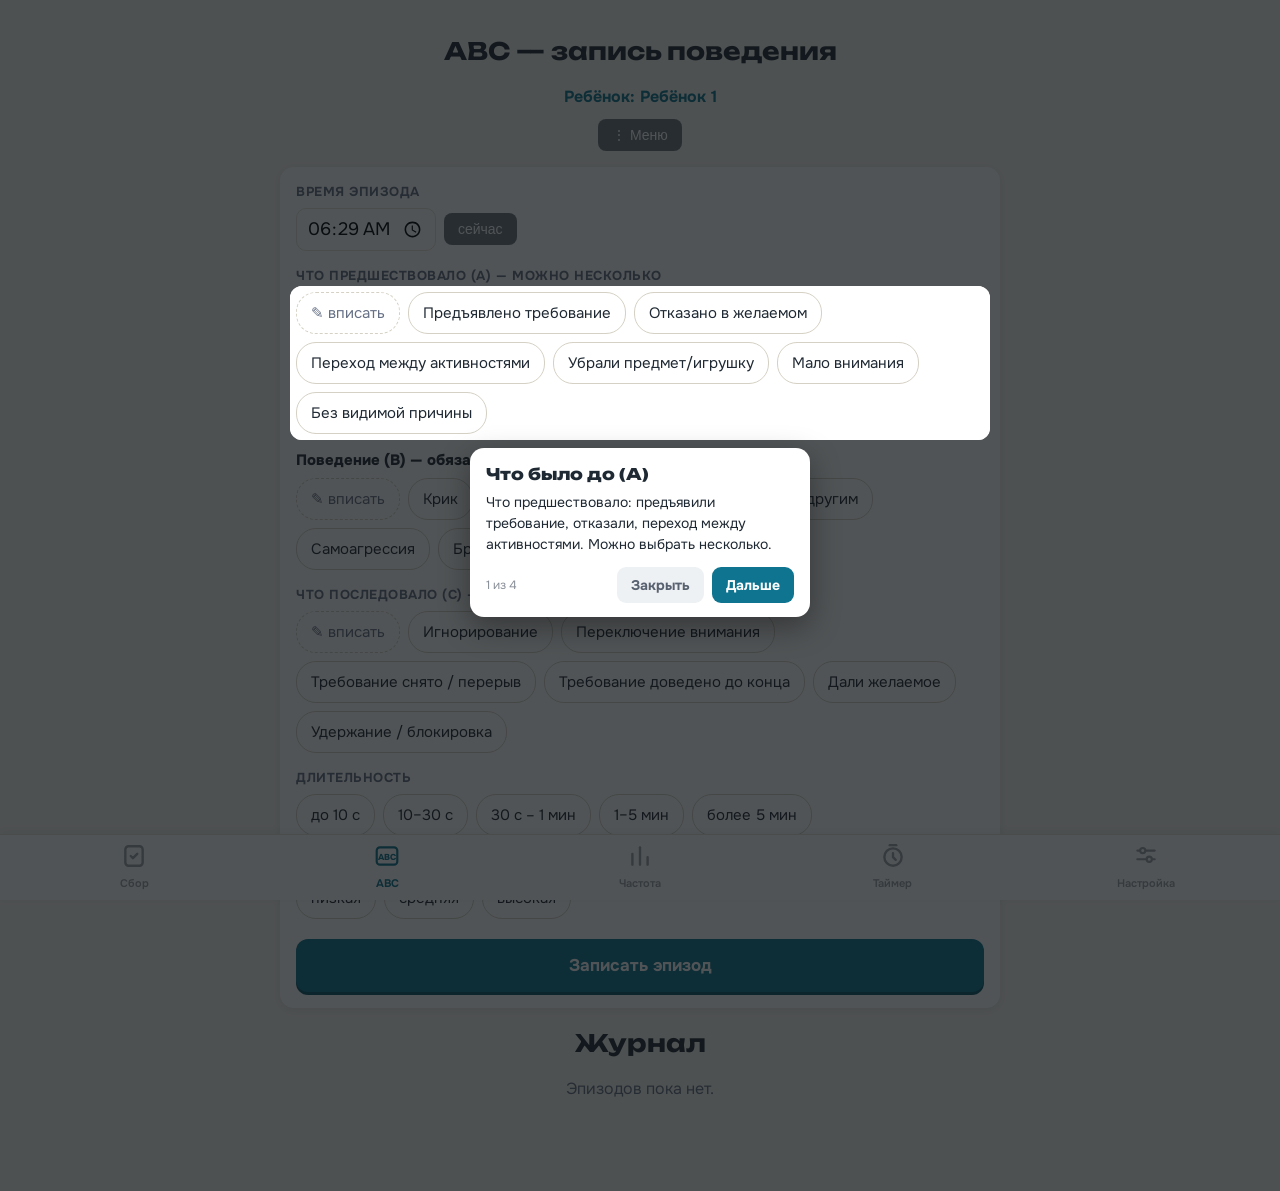
==== abc.html @ b19423b9 "Add files via upload" ====
<!DOCTYPE html>
<html lang="ru">
<head>
  <meta charset="UTF-8" />
  <meta name="viewport" content="width=device-width, initial-scale=1.0" />
  <title>ABC — запись поведения</title>
  <link rel="manifest" href="manifest.json" />
  <meta name="theme-color" content="#0d6efd" />
  <link rel="apple-touch-icon" href="apple-touch-icon.png" />
  <style>
    @font-face {
      font-family: "Unbounded";
      src: url("fonts/Unbounded.woff2") format("woff2");
      font-weight: 400 900;
      font-display: swap;
    }

    @font-face {
      font-family: "Onest";
      src: url("fonts/Onest.woff2") format("woff2");
      font-weight: 300 800;
      font-display: swap;
    }

    :root {
      --bg: #f3f2ed;
      --card: #ffffff;
      --text: #1f2933;
      --muted: #667085;
      --accent: #0e7490;
      --line: #e5e2d9;
      --danger: #b4552d;
      --font-display: "Unbounded", system-ui, sans-serif;
      --font-body: "Onest", -apple-system, "Segoe UI", Roboto, sans-serif;
    }

    * {
      box-sizing: border-box;
    }

    body {
      margin: 0;
      padding: 16px;
      font-family: var(--font-body);
      color: var(--text);
      background: var(--bg);
    }

    .page {
      max-width: 720px;
      margin: 0 auto;
    }

    h2 {
      text-align: center;
      font-family: var(--font-display);
      font-weight: 700;
    }

    .active-child {
      text-align: center;
      font-weight: bold;
      color: var(--accent);
      margin-bottom: 12px;
      min-height: 20px;
    }

    .active-child:empty {
      display: none;
    }

    .topbar {
      display: flex;
      justify-content: center;
      align-items: center;
      gap: 8px;
      flex-wrap: wrap;
      margin-bottom: 16px;
    }

    #queueStatus {
      font-size: 13px;
      color: #8a6a14;
      font-weight: bold;
    }

    .btn {
      padding: 8px 14px;
      font-size: 14px;
      border: none;
      border-radius: 8px;
      color: #fff;
      cursor: pointer;
      touch-action: manipulation;
      background: #6c757d;
    }

    .card {
      background: var(--card);
      border-radius: 14px;
      padding: 16px;
      margin-bottom: 20px;
      box-shadow: 0 2px 8px rgba(0, 0, 0, 0.07);
    }

    /* Меню «⋮» — как на сводной и ежедневной. */
    .menu-wrap {
      position: relative;
    }

    .menu-drop {
      /* Координаты выставляет wireMenu() с прижимом к краям экрана. */
      position: fixed;
      background: var(--card);
      border-radius: 12px;
      box-shadow: 0 6px 24px rgba(0, 0, 0, 0.18);
      min-width: 230px;
      max-width: calc(100vw - 16px);
      padding: 6px;
      z-index: 1200;
    }

    .menu-drop[hidden] {
      display: none;
    }

    .menu-drop button {
      display: block;
      width: 100%;
      text-align: left;
      padding: 12px 14px;
      border: none;
      background: none;
      border-radius: 8px;
      font-size: 15px;
      font-family: var(--font-body);
      color: var(--text);
      cursor: pointer;
      touch-action: manipulation;
    }

    .menu-drop button:active {
      background: #eef1f4;
    }

    /* Модалка заметки. */
    .modal {
      display: none;
      position: fixed;
      inset: 0;
      background: rgba(0, 0, 0, 0.5);
      align-items: center;
      justify-content: center;
      padding: 16px;
      z-index: 1300;
    }

    .modal.open {
      display: flex;
    }

    .modal-card {
      background: var(--card);
      border-radius: 14px;
      padding: 18px;
      width: 100%;
      max-width: 460px;
      max-height: 85vh;
      overflow: auto;
    }

    .modal-card h3 {
      margin: 0 0 8px;
      font-family: var(--font-display);
    }

    #noteText {
      width: 100%;
      min-height: 120px;
      margin-top: 10px;
      font-size: 15px;
      font-family: var(--font-body);
      border: 1.5px solid var(--line);
      border-radius: 10px;
      padding: 10px;
    }

    .modal-actions {
      display: flex;
      gap: 8px;
      flex-wrap: wrap;
      margin-top: 10px;
    }

    .btn-accent {
      background: var(--accent);
    }

    .note-recent {
      margin-top: 14px;
      font-size: 13px;
      color: var(--muted);
    }

    .note-recent div {
      padding: 6px 0;
      border-top: 1px solid var(--line);
    }

    .section-label {
      font-size: 13px;
      font-weight: 700;
      color: var(--muted);
      text-transform: uppercase;
      letter-spacing: 0.04em;
      margin: 16px 0 8px;
    }

    .section-label:first-child {
      margin-top: 0;
    }

    /* Поведение (B) — единственное обязательное поле, поэтому крупнее и
       темнее соседей: в середине списка его иначе проскакивают. */
    .section-label.main {
      font-size: 15px;
      font-weight: 800;
      color: var(--text);
      text-transform: none;
      letter-spacing: 0;
    }

    .time-row {
      display: flex;
      align-items: center;
      gap: 8px;
    }

    .time-row input {
      font-size: 18px;
      padding: 8px 10px;
      border: 1.5px solid var(--line);
      border-radius: 10px;
      font-family: var(--font-body);
    }

    .chips {
      display: flex;
      flex-wrap: wrap;
      gap: 8px;
    }

    .chip {
      padding: 10px 14px;
      border-radius: 20px;
      border: 1.5px solid #d5d1c4;
      background: #fff;
      font-size: 15px;
      font-family: var(--font-body);
      color: var(--text);
      cursor: pointer;
      touch-action: manipulation;
      -webkit-user-select: none;
      user-select: none;
    }

    .chip.sel {
      background: var(--accent);
      border-color: var(--accent);
      color: #fff;
      font-weight: 600;
    }

    .chip.custom {
      border-style: dashed;
      color: var(--muted);
    }

    .chip.custom.sel {
      border-style: solid;
      color: #fff;
    }

    .save-btn {
      display: block;
      width: 100%;
      margin-top: 20px;
      padding: 16px;
      font-size: 17px;
      font-weight: 700;
      font-family: var(--font-body);
      border: none;
      border-radius: 12px;
      background: var(--accent);
      color: #fff;
      cursor: pointer;
      touch-action: manipulation;
      box-shadow: 0 3px 0 #0a5566;
    }

    .save-btn:active {
      transform: translateY(3px);
      box-shadow: none;
    }

    /* Настройка списков. */
    #settingsBox label {
      display: block;
      font-weight: 600;
      margin: 12px 0 4px;
    }

    #settingsBox textarea {
      width: 100%;
      min-height: 96px;
      font-size: 15px;
      font-family: var(--font-body);
      border: 1.5px solid var(--line);
      border-radius: 10px;
      padding: 8px 10px;
    }

    .hint {
      font-size: 12px;
      color: var(--muted);
    }

    /* Журнал. */
    .log-item {
      display: flex;
      justify-content: space-between;
      align-items: flex-start;
      gap: 8px;
      background: var(--card);
      border-radius: 12px;
      padding: 10px 14px;
      margin-bottom: 8px;
      box-shadow: 0 1px 4px rgba(0, 0, 0, 0.06);
      font-size: 14px;
      line-height: 1.5;
    }

    .log-item .when {
      font-weight: 700;
      white-space: nowrap;
    }

    .log-item .del {
      border: none;
      background: none;
      color: var(--muted);
      font-size: 16px;
      cursor: pointer;
      padding: 2px 6px;
      touch-action: manipulation;
    }

    .empty-note {
      text-align: center;
      color: var(--muted);
    }

    #toast {
      position: fixed;
      bottom: 96px;
      left: 50%;
      transform: translateX(-50%);
      background: #1f2933;
      color: #fff;
      padding: 12px 20px;
      border-radius: 10px;
      font-size: 14px;
      display: none;
      box-shadow: 0 4px 12px rgba(0, 0, 0, 0.2);
      z-index: 1100;
      max-width: 90%;
      text-align: center;
    }
  </style>
</head>
<body>
  <div class="page">
    <h2>ABC — запись поведения</h2>
    <div id="activeChild" class="active-child"></div>

    <div class="topbar">
      <span id="queueStatus" style="display:none;"></span>
      <div class="menu-wrap">
        <button id="menuBtn" class="btn" type="button" aria-label="Меню" aria-expanded="false">⋮ Меню</button>
        <div id="menuDrop" class="menu-drop" hidden>
          <button type="button" id="tourBtn">💡 Подсказки на экране</button>
          <button type="button" id="noteBtn">📝 Заметка</button>
          <button type="button" id="settingsBtn">⚙ Списки</button>
          <button type="button" id="csvBtn">⬇ Экспорт (CSV)</button>
        </div>
      </div>
    </div>

    <div id="note-modal" class="modal">
      <div class="modal-card">
        <h3>Заметка</h3>
        <p class="hint">Что важно об этой сессии: состояние ребёнка, события дня, изменения в программе. Заметка уйдёт в таблицу ребёнка.</p>
        <textarea id="noteText" placeholder="Например: не выспался, много протестов на переходах"></textarea>
        <div class="modal-actions">
          <button class="btn btn-accent" type="button" id="noteSave">Сохранить и отправить</button>
          <button class="btn" type="button" id="noteCancel">Отмена</button>
        </div>
        <div id="noteRecent" class="note-recent"></div>
      </div>
    </div>

    <div id="settingsBox" class="card" hidden>
      <div class="hint">По одному варианту на строку. Списки свои у каждого ребёнка.</div>
      <label for="setA">Что предшествовало (A)</label>
      <textarea id="setA"></textarea>
      <label for="setB">Поведения (B)</label>
      <textarea id="setB"></textarea>
      <label for="setC">Что последовало (C)</label>
      <textarea id="setC"></textarea>
    </div>

    <div class="card">
      <div class="section-label">Время эпизода</div>
      <div class="time-row">
        <input type="time" id="epTime" />
        <button class="btn" type="button" id="nowBtn">сейчас</button>
      </div>

      <!-- Порядок как в самой методике: A → B → C. Обязательное поведение (B)
           выделено, чтобы его не пролистали. -->
      <div class="section-label">Что предшествовало (A) — можно несколько</div>
      <div class="chips" id="chipsA"></div>

      <div class="section-label main">Поведение (B) — обязательно, можно несколько</div>
      <div class="chips" id="chipsB"></div>

      <div class="section-label">Что последовало (C) — можно несколько</div>
      <div class="chips" id="chipsC"></div>

      <div class="section-label">Длительность</div>
      <div class="chips" id="chipsD"></div>

      <div class="section-label">Интенсивность</div>
      <div class="chips" id="chipsI"></div>

      <button class="save-btn" type="button" id="saveBtn">Записать эпизод</button>
    </div>

    <h2>Журнал</h2>
    <div id="logList"></div>

    <div id="toast"></div>
  </div>

  <script>
    // Тот же приёмник, что и у итогов сессий: скрипт различает пакеты по
    // полю type ("abc" → лист «ABC» в таблице ребёнка).
    const SESSION_ENDPOINT = "https://script.google.com/macros/s/AKfycbyb6efAwZyi1qLvFr4AeOZhXYvdM70xICSXdRI2eAeK7vdqdpa0jHEK4g7EGxJQhfD4cw/exec";

    // Наш сервер: тот же пакет уходит и туда, различая эпизоды по полю type.
    // Ключ должен совпадать с тем, что стоит на «Сборе» и «Частоте».
    const SERVER_ENDPOINT = "https://api.abachecklist.ru/api/ingest?k=ВСТАВЬТЕ_КЛЮЧ";

    // Ключи данных — с префиксом abc_, входят в рабочий набор ребёнка
    // (сводная сворачивает их при переключении профиля, см. isChildDataKey).
    const KEY_A = "abc_antecedents";
    const KEY_B = "abc_behaviors";
    const KEY_C = "abc_consequences";
    const KEY_LOG = "abc_log";
    const LOG_LIMIT = 500;

    const DEFAULT_A = [
      "Предъявлено требование",
      "Отказано в желаемом",
      "Переход между активностями",
      "Убрали предмет/игрушку",
      "Мало внимания",
      "Без видимой причины"
    ];
    const DEFAULT_B = [
      "Крик",
      "Плач",
      "Падение на пол",
      "Агрессия к другим",
      "Самоагрессия",
      "Бросание предметов"
    ];
    const DEFAULT_C = [
      "Игнорирование",
      "Переключение внимания",
      "Требование снято / перерыв",
      "Требование доведено до конца",
      "Дали желаемое",
      "Удержание / блокировка"
    ];
    const DURATIONS = ["до 10 с", "10–30 с", "30 с – 1 мин", "1–5 мин", "более 5 мин"];
    const INTENSITIES = ["низкая", "средняя", "высокая"];

    const toast = document.getElementById("toast");

    // === Профили детей (как на ежедневной странице) ===
    const CHILDREN_KEY = "aba_children";
    const ACTIVE_CHILD_KEY = "aba_active_child";

    function getChildren() {
      try {
        const list = JSON.parse(localStorage.getItem(CHILDREN_KEY) || "[]");
        return Array.isArray(list) ? list : [];
      } catch {
        return [];
      }
    }

    function getActiveChildId() {
      return localStorage.getItem(ACTIVE_CHILD_KEY) || "";
    }

    function getActiveChildLabel() {
      const found = getChildren().find((c) => c.id === getActiveChildId());
      return found ? found.label : "";
    }

    function ensureActiveChild() {
      let children = getChildren();
      if (!children.length) {
        const label = (localStorage.getItem("child_name") || "").trim() || "Ребёнок 1";
        const id = "c" + Date.now().toString(36);
        children = [{ id, label }];
        localStorage.setItem(CHILDREN_KEY, JSON.stringify(children));
        localStorage.setItem(ACTIVE_CHILD_KEY, id);
        localStorage.setItem("child_name", label);
        return;
      }
      if (!children.some((c) => c.id === getActiveChildId())) {
        localStorage.setItem(ACTIVE_CHILD_KEY, children[0].id);
        localStorage.setItem("child_name", children[0].label);
      }
    }

    function renderActiveChild() {
      const el = document.getElementById("activeChild");
      const label = getActiveChildLabel();
      el.textContent = label ? `Ребёнок: ${label}` : "";
    }

    // === Очередь отправки (общая IndexedDB aba_db/send_queue) ===
    const IDB_NAME = "aba_db";
    const IDB_STORE = "history";
    const IDB_QUEUE = "send_queue";
    let dbPromise = null;
    let flushing = false;

    function openDB() {
      if (dbPromise) return dbPromise;
      dbPromise = new Promise((resolve, reject) => {
        if (!("indexedDB" in window)) {
          reject(new Error("IndexedDB не поддерживается"));
          return;
        }
        const req = indexedDB.open(IDB_NAME, 2);
        req.onupgradeneeded = () => {
          const db = req.result;
          if (!db.objectStoreNames.contains(IDB_STORE)) {
            db.createObjectStore(IDB_STORE);
          }
          if (!db.objectStoreNames.contains(IDB_QUEUE)) {
            db.createObjectStore(IDB_QUEUE, { keyPath: "id", autoIncrement: true });
          }
        };
        req.onsuccess = () => resolve(req.result);
        req.onerror = () => reject(req.error);
      });
      return dbPromise;
    }

    // Честная отправка пакета: обычный запрос (НЕ no-cors), ответ читается.
    // Content-Type text/plain — чтобы браузер не требовал preflight-запрос,
    // который Apps Script не умеет; тело всё равно JSON-строка.
    // true = скрипт подтвердил запись ({ok:true}, либо «OK» у старой версии).
    async function sendPacket(endpoint, payload) {
      const resp = await fetch(endpoint, {
        method: "POST",
        headers: { "Content-Type": "text/plain;charset=utf-8" },
        body: JSON.stringify(payload),
        redirect: "follow"
      });
      if (!resp.ok) return false;
      const text = (await resp.text()).trim();
      if (text === "OK") return true; // скрипт до перехода на JSON-ответы
      try {
        const parsed = JSON.parse(text);
        return Boolean(parsed && parsed.ok === true);
      } catch {
        return false;
      }
    }

    // Уникальный номер пакета. Присваивается ОДИН раз при постановке в
    // очередь и не меняется при повторах — скрипт пропускает уже принятые
    // номера, поэтому потерянный ответ сервера не создаёт дубликат строки.
    // Запасной путь: отправка БЕЗ чтения ответа (mode: "no-cors"). Нужна там,
    // где браузер обрывает обычный запрос — например Chrome на iPhone: адрес
    // Google доступен, из Safari всё уходит, а здесь fetch падает с
    // «TypeError: Load failed». Ответ в этом режиме недоступен в принципе,
    // поэтому доставку НЕ подтверждаем: true = «запрос ушёл с телефона».
    // Дубликатов не будет — скрипт помнит номера пакетов (uid).
    async function sendBlind(endpoint, payload) {
      await fetch(endpoint, {
        method: "POST",
        mode: "no-cors",
        headers: { "Content-Type": "text/plain;charset=utf-8" },
        body: JSON.stringify(payload),
        redirect: "follow"
      });
      return true;
    }

    function packetUid() {
      return "p" + Date.now().toString(36) + Math.random().toString(36).slice(2, 8);
    }

    // Очередь недоступна (приватный режим, урезанное хранилище браузера):
    // шлём напрямую и ОБЯЗАТЕЛЬНО пробрасываем неудачу наверх — иначе
    // приложение отрапортует об отправке, а в таблицу ничего не уйдёт.
    // Куда уходит каждый пакет: зеркало (таблица) и наш сервер. Пустой адрес
    // отбрасывается — стерев константу, двойную запись можно выключить.
    function packetTargets(item) {
      return [item.endpoint, SERVER_ENDPOINT].filter(Boolean);
    }

    // Успех — если пакет принял ХОТЯ БЫ ОДИН адрес: данные не потеряны.
    // Ошибку пробрасываем, только когда не принял никто.
    function sendDirect(item) {
      return Promise.allSettled(
        packetTargets(item).map((endpoint) =>
          sendPacket(endpoint, item.payload).then((delivered) => {
            if (!delivered) throw new Error("сервер не подтвердил запись");
          })
        )
      ).then((results) => {
        if (results.some((r) => r.status === "fulfilled")) return;
        const reason = results[0] && results[0].reason;
        throw new Error(
          reason && reason.message ? reason.message : "не приняли ни таблица, ни сервер"
        );
      });
    }

    function queueAdd(item) {
      // Номер пакета ОДИН на оба адреса: так строку в таблице и запись на
      // сервере можно сопоставить, а защита от дублей на каждой стороне
      // работает независимо.
      const payload = { uid: packetUid(), ...item.payload };
      if (window.__abaIdbFailed) {
        return sendDirect({ endpoint: item.endpoint, payload });
      }
      return openDB()
        .then(
          (db) =>
            new Promise((resolve, reject) => {
              const tx = db.transaction(IDB_QUEUE, "readwrite");
              const store = tx.objectStore(IDB_QUEUE);
              // Обе копии — одной транзакцией: либо в очередь попадает всё,
              // либо ничего.
              packetTargets(item).forEach((endpoint) =>
                store.add({ endpoint, payload, createdAt: Date.now() })
              );
              tx.oncomplete = () => resolve();
              tx.onerror = () => reject(tx.error);
            })
        )
        .catch((err) => {
          // Сбой IndexedDB — деградация до прямой отправки, как на ежедневной.
          window.__abaIdbFailed = true;
          console.error("Очередь недоступна, шлю напрямую:", err);
          return sendDirect({ endpoint: item.endpoint, payload });
        });
    }

    function queueGetAll() {
      return openDB().then(
        (db) =>
          new Promise((resolve, reject) => {
            const tx = db.transaction(IDB_QUEUE, "readonly");
            const req = tx.objectStore(IDB_QUEUE).getAll();
            req.onsuccess = () => resolve(req.result || []);
            req.onerror = () => reject(req.error);
          })
      );
    }

    function queueDelete(id) {
      return openDB().then(
        (db) =>
          new Promise((resolve, reject) => {
            const tx = db.transaction(IDB_QUEUE, "readwrite");
            tx.objectStore(IDB_QUEUE).delete(id);
            tx.oncomplete = () => resolve();
            tx.onerror = () => reject(tx.error);
          })
      );
    }

    // Обновить элемент очереди (счётчик попыток).
    function queuePut(item) {
      return openDB().then(
        (db) =>
          new Promise((resolve, reject) => {
            const tx = db.transaction(IDB_QUEUE, "readwrite");
            tx.objectStore(IDB_QUEUE).put(item);
            tx.oncomplete = () => resolve();
            tx.onerror = () => reject(tx.error);
          })
      );
    }

    // Порог «застревания»: сервер стабильно отвечает отказом. Такой пакет
    // пропускаем, индикатор предупреждает, тап по нему повторяет попытки.
    const STUCK_ATTEMPTS = 30;

    async function flushQueue() {
      if (flushing || window.__abaIdbFailed) return;
      flushing = true;
      try {
        const items = await queueGetAll();
        // Адреса, которые в этом проходе уже показали, что недоступны. Пакеты
        // ОДНОГО адреса пропускаем, остальные шлём: если лежит сервер, данные
        // всё равно должны уйти в таблицу, и наоборот.
        const deadEndpoints = new Set();
        for (const item of items) {
          if ((item.attempts || 0) >= STUCK_ATTEMPTS) continue;
          if (deadEndpoints.has(item.endpoint)) continue;
          // Пакет уже ушёл вслепую — ждём, пока человек сверится с таблицей.
          if (item.blindSent) continue;
          let delivered;
          try {
            delivered = await sendPacket(item.endpoint, item.payload);
          } catch (err) {
            // Обычный запрос не состоялся: нет сети ЛИБО браузер его обрывает
            // (Chrome на iPhone). Пробуем вслепую, без чтения ответа.
            console.warn("Обычная отправка не удалась, пробую вслепую:", err);
            let blindOk = false;
            try {
              blindOk = await sendBlind(item.endpoint, item.payload);
            } catch (blindErr) {
              console.warn("Слепая отправка тоже не удалась:", blindErr);
            }
            if (blindOk) {
              item.blindSent = Date.now();
              await queuePut(item);
              continue;
            }
            // Этот адрес не отвечает — в текущем проходе к нему больше не
            // стучимся, но остальные адреса перебираем дальше.
            deadEndpoints.add(item.endpoint);
            continue;
          }
          if (delivered) {
            await queueDelete(item.id);
          } else {
            item.attempts = (item.attempts || 0) + 1;
            await queuePut(item);
            console.warn("Сервер не подтвердил пакет, попытка", item.attempts);
          }
        }
      } catch (err) {
        console.warn("Очередь отправки недоступна:", err);
      } finally {
        flushing = false;
        updateQueueIndicator();
      }
    }

    async function updateQueueIndicator() {
      let items = [];
      try {
        items = await queueGetAll();
      } catch {}
      const el = document.getElementById("queueStatus");
      // Ушло вслепую (браузер не даёт прочитать ответ Google): подтверждения
      // нет, поэтому удаляет такие пакеты только человек — после того, как
      // увидит записи в таблице. Разбор — на вкладке «Сбор».
      const blind = items.filter((i) => i.blindSent).length;
      if (blind) {
        el.style.display = "inline";
        el.style.color = "";
        el.style.cursor = "";
        el.onclick = null;
        el.textContent = `📨 Ушло без подтверждения: ${blind} — проверьте таблицу`;
        return;
      }
      const stuck = items.filter((i) => (i.attempts || 0) >= STUCK_ATTEMPTS).length;
      if (stuck > 0) {
        el.style.display = "inline";
        el.style.color = "#b4552d";
        el.style.cursor = "pointer";
        el.textContent = `⚠ Не доставлено: ${stuck}. Нажмите — повторить`;
        el.onclick = async () => {
          for (const item of items) {
            if ((item.attempts || 0) >= STUCK_ATTEMPTS) {
              item.attempts = 0;
              await queuePut(item);
            }
          }
          showToast("Повторяю отправку…");
          flushQueue();
        };
      } else if (items.length > 0) {
        el.style.display = "inline";
        el.style.color = "";
        el.style.cursor = "";
        el.onclick = null;
        el.textContent = `⏳ Ожидают отправки: ${items.length}`;
      } else {
        el.style.display = "none";
        el.onclick = null;
      }
    }

    function showToast(message, ms = 3000) {
      toast.textContent = message;
      toast.style.display = "block";
      clearTimeout(window.toastTimeout);
      window.toastTimeout = setTimeout(() => {
        toast.style.display = "none";
      }, ms);
    }

    // === Списки чипов (настройки, по ребёнку) ===
    function getList(key, defaults) {
      try {
        const list = JSON.parse(localStorage.getItem(key) || "null");
        return Array.isArray(list) && list.length ? list : defaults;
      } catch {
        return defaults;
      }
    }

    function setList(key, lines) {
      const list = lines.split("\n").map((s) => s.trim()).filter(Boolean);
      if (list.length) {
        localStorage.setItem(key, JSON.stringify(list));
      } else {
        localStorage.removeItem(key); // пусто = вернуться к дефолтам
      }
    }

    // === Чипы эпизода ===
    // A/B/C — множественный выбор (в эпизоде бывает несколько поведений,
    // причин или последствий), значение группы = массив.
    // Длительность и интенсивность — шкалы, выбор одиночный (строка/null).
    // Кастомный чип «✎ вписать» хранит введённый текст прямо в подписи.
    const selected = { A: [], B: [], C: [], D: null, I: null };

    function renderChipGroup(containerId, values, group, allowCustom, multi) {
      const box = document.getElementById(containerId);
      box.innerHTML = "";
      selected[group] = multi ? [] : null;

      // Порядок значений — как на экране (вписанный вариант первым).
      const syncMulti = () => {
        selected[group] = Array.from(box.querySelectorAll(".chip.sel")).map((c) => c.textContent);
      };

      const make = (text, isCustom) => {
        const chip = document.createElement("button");
        chip.type = "button";
        chip.className = "chip" + (isCustom ? " custom" : "");
        chip.textContent = text;
        chip.onclick = () => {
          const wasSelected = chip.classList.contains("sel");
          if (isCustom && !wasSelected) {
            const val = (window.prompt("Свой вариант:") || "").trim();
            if (!val) return;
            chip.textContent = val;
          }

          if (multi) {
            chip.classList.toggle("sel", !wasSelected);
            if (wasSelected && isCustom) chip.textContent = "✎ вписать";
            syncMulti();
            return;
          }

          box.querySelectorAll(".chip").forEach((c) => c.classList.remove("sel"));
          if (wasSelected) {
            selected[group] = null;
            if (isCustom) chip.textContent = "✎ вписать";
          } else {
            chip.classList.add("sel");
            selected[group] = chip.textContent;
          }
        };
        box.append(chip);
      };

      // «Вписать» — первым: свой вариант нужен чаще, чем кажется.
      if (allowCustom) make("✎ вписать", true);
      values.forEach((v) => make(v, false));
    }

    function renderAllChips() {
      renderChipGroup("chipsA", getList(KEY_A, DEFAULT_A), "A", true, true);
      renderChipGroup("chipsB", getList(KEY_B, DEFAULT_B), "B", true, true);
      renderChipGroup("chipsC", getList(KEY_C, DEFAULT_C), "C", true, true);
      renderChipGroup("chipsD", DURATIONS, "D", false, false);
      renderChipGroup("chipsI", INTENSITIES, "I", false, false);
    }

    function setTimeNow() {
      const now = new Date();
      document.getElementById("epTime").value =
        `${String(now.getHours()).padStart(2, "0")}:${String(now.getMinutes()).padStart(2, "0")}`;
    }

    // === Журнал эпизодов (локально, по ребёнку) ===
    function getLog() {
      try {
        const log = JSON.parse(localStorage.getItem(KEY_LOG) || "[]");
        return Array.isArray(log) ? log : [];
      } catch {
        return [];
      }
    }

    function setLog(log) {
      localStorage.setItem(KEY_LOG, JSON.stringify(log.slice(-LOG_LIMIT)));
    }

    function renderLog() {
      const box = document.getElementById("logList");
      box.innerHTML = "";
      const log = getLog();
      if (!log.length) {
        box.innerHTML = '<p class="empty-note">Эпизодов пока нет.</p>';
        return;
      }

      const recent = log.slice(-30).reverse();
      recent.forEach((ep) => {
        const item = document.createElement("div");
        item.className = "log-item";

        const text = document.createElement("div");
        const when = document.createElement("span");
        when.className = "when";
        when.textContent = `${ep.date} ${ep.time}`;
        const details = document.createElement("span");
        const parts = [` · ${ep.behavior}`];
        if (ep.antecedent !== "—") parts.push(`A: ${ep.antecedent}`);
        if (ep.consequence !== "—") parts.push(`C: ${ep.consequence}`);
        if (ep.duration !== "—") parts.push(ep.duration);
        if (ep.intensity !== "—") parts.push(ep.intensity);
        details.textContent = parts.join(" · ");
        text.append(when, details);

        const del = document.createElement("button");
        del.className = "del";
        del.type = "button";
        del.textContent = "✕";
        del.onclick = () => {
          const ok = window.confirm(
            "Удалить эпизод из журнала на этом устройстве? " +
              "Из таблицы Google уже отправленная запись не удалится."
          );
          if (!ok) return;
          setLog(getLog().filter((e) => e.id !== ep.id));
          renderLog();
        };

        item.append(text, del);
        box.append(item);
      });

      if (log.length > recent.length) {
        const note = document.createElement("p");
        note.className = "empty-note";
        note.style.fontSize = "13px";
        note.textContent = `Показаны последние ${recent.length} из ${log.length}. Полный список — в экспорте.`;
        box.append(note);
      }
    }

    // === Запись эпизода ===
    function saveEpisode() {
      if (!selected.B.length) {
        showToast("Выберите поведение (B) — без него эпизод не записывается.");
        return;
      }
      // Несколько выбранных вариантов пишем через запятую в одну ячейку.
      const join = (list) => (list && list.length ? list.join(", ") : "—");
      const timeInput = document.getElementById("epTime");
      if (!timeInput.value) setTimeNow();
      const now = new Date();
      const ep = {
        id: "e" + Date.now().toString(36),
        date: now.toLocaleDateString("ru-RU"),
        time: timeInput.value,
        behavior: join(selected.B),
        antecedent: join(selected.A),
        consequence: join(selected.C),
        duration: selected.D || "—",
        intensity: selected.I || "—"
      };

      const log = getLog();
      log.push(ep);
      setLog(log);

      queueAdd({
        endpoint: SESSION_ENDPOINT,
        payload: {
          type: "abc",
          child: getActiveChildLabel() || (localStorage.getItem("child_name") || ""),
          date: ep.date,
          time: ep.time,
          behavior: ep.behavior,
          antecedent: ep.antecedent,
          consequence: ep.consequence,
          duration: ep.duration,
          intensity: ep.intensity
        }
      }).then(
        () => {
          updateQueueIndicator();
          flushQueue();
        },
        (err) => {
          // Очереди нет и прямая отправка не прошла: эпизод остался в журнале
          // на планшете, но в таблицу не уехал — говорим об этом прямо.
          console.error(err);
          showToast(
            "Эпизод сохранён на планшете, но в таблицу не ушёл: " +
              (err && err.message ? err.message : "нет связи") +
              ". Выгрузите журнал в CSV или повторите при интернете.",
            9000
          );
        }
      );

      renderAllChips();
      setTimeNow();
      renderLog();
      showToast(`Эпизод записан: ${ep.behavior}, ${ep.time}.`);
    }

    // === Экспорт журнала в CSV (как у истории замеров) ===
    function exportCsv() {
      const log = getLog();
      if (!log.length) {
        showToast("Журнал пуст — нечего выгружать.");
        return;
      }
      const rows = [["Дата", "Время", "Поведение", "A (перед)", "C (после)", "Длительность", "Интенсивность"]];
      log.forEach((ep) => {
        rows.push([ep.date, ep.time, ep.behavior, ep.antecedent, ep.consequence, ep.duration, ep.intensity]);
      });
      const escapeCell = (v) => `"${String(v).replace(/"/g, '""')}"`;
      const csv = rows.map((r) => r.map(escapeCell).join(";")).join("\r\n");
      const label = (getActiveChildLabel() || "ребёнок").replace(/[^\wа-яА-ЯёЁ.-]+/g, "_");
      const stamp = new Date().toISOString().split("T")[0];
      const blob = new Blob(["﻿" + csv], { type: "text/csv;charset=utf-8" });
      const url = URL.createObjectURL(blob);
      const a = document.createElement("a");
      a.href = url;
      a.download = `abc_${label}_${stamp}.csv`;
      document.body.appendChild(a);
      a.click();
      document.body.removeChild(a);
      URL.revokeObjectURL(url);
      showToast(`Выгружено эпизодов: ${log.length}.`);
    }

    // === Настройка списков ===
    // === Заметки о сессии ===
    // Общий журнал заметок ребёнка (пополняется со «Сбора», ABC и «Частоты»).
    // Каждая заметка сразу уходит на сервер отдельным пакетом (лист «Заметки»).
    const KEY_NOTES = "aba_notes";
    const NOTES_LIMIT = 200;
    const NOTE_SOURCE = "ABC";

    function getNotes() {
      try {
        const list = JSON.parse(localStorage.getItem(KEY_NOTES) || "[]");
        return Array.isArray(list) ? list : [];
      } catch {
        return [];
      }
    }

    function setNotes(list) {
      localStorage.setItem(KEY_NOTES, JSON.stringify(list.slice(-NOTES_LIMIT)));
    }

    function renderRecentNotes() {
      const box = document.getElementById("noteRecent");
      const list = getNotes().slice(-5).reverse();
      box.innerHTML = "";
      if (!list.length) return;
      const head = document.createElement("div");
      head.style.borderTop = "none";
      head.textContent = "Последние заметки:";
      box.append(head);
      list.forEach((n) => {
        const row = document.createElement("div");
        row.textContent = `${n.date} ${n.time} · ${n.source}: ${n.text}`;
        box.append(row);
      });
    }

    function openNoteModal() {
      renderRecentNotes();
      document.getElementById("note-modal").classList.add("open");
      document.getElementById("noteText").focus();
    }

    function closeNoteModal() {
      document.getElementById("note-modal").classList.remove("open");
    }

    function saveNote() {
      const field = document.getElementById("noteText");
      const text = field.value.trim();
      if (!text) {
        showToast("Заметка пустая — напишите текст или закройте окно.");
        return;
      }
      const now = new Date();
      const note = {
        id: "n" + Date.now().toString(36),
        date: now.toLocaleDateString("ru-RU"),
        time: now.toLocaleTimeString("ru-RU", { hour: "2-digit", minute: "2-digit" }),
        source: NOTE_SOURCE,
        text
      };
      const list = getNotes();
      list.push(note);
      setNotes(list);

      queueAdd({
        endpoint: SESSION_ENDPOINT,
        payload: {
          type: "note",
          child: getActiveChildLabel() || (localStorage.getItem("child_name") || ""),
          date: note.date,
          time: note.time,
          source: note.source,
          text: note.text
        }
      }).then(
        () => {
          updateQueueIndicator();
          flushQueue();
        },
        (err) => {
          console.error(err);
          showToast(
            "Заметка сохранена на планшете, но в таблицу не ушла: " +
              (err && err.message ? err.message : "нет связи") + ".",
            9000
          );
        }
      );

      field.value = "";
      closeNoteModal();
      showToast("Заметка сохранена и отправлена.");
    }

    function wireNote() {
      document.getElementById("noteBtn").onclick = openNoteModal;
      document.getElementById("noteSave").onclick = saveNote;
      document.getElementById("noteCancel").onclick = closeNoteModal;
      document.getElementById("note-modal").addEventListener("click", (e) => {
        if (e.target.id === "note-modal") closeNoteModal();
      });
    }

    // Меню «⋮»: открытие/закрытие; пункты привязаны отдельно по id.
    function wireMenu() {
      const btn = document.getElementById("menuBtn");
      const drop = document.getElementById("menuDrop");
      const closeMenu = () => {
        drop.hidden = true;
        btn.setAttribute("aria-expanded", "false");
      };
      btn.onclick = (e) => {
        e.stopPropagation();
        if (drop.hidden) {
          drop.hidden = false;
          const r = btn.getBoundingClientRect();
          const w = drop.offsetWidth;
          const left = Math.max(8, Math.min(r.left, window.innerWidth - w - 8));
          drop.style.left = `${left}px`;
          drop.style.top = `${r.bottom + 6}px`;
        } else {
          drop.hidden = true;
        }
        btn.setAttribute("aria-expanded", String(!drop.hidden));
      };
      drop.addEventListener("click", () => closeMenu());
      document.addEventListener("click", (e) => {
        if (!drop.hidden && !e.target.closest(".menu-wrap")) closeMenu();
      });
      document.addEventListener("keydown", (e) => {
        if (e.key === "Escape") {
          closeMenu();
          closeNoteModal();
        }
      });
    }

    function wireSettings() {
      const box = document.getElementById("settingsBox");
      document.getElementById("settingsBtn").onclick = () => {
        box.hidden = !box.hidden;
        if (!box.hidden) {
          document.getElementById("setA").value = getList(KEY_A, DEFAULT_A).join("\n");
          document.getElementById("setB").value = getList(KEY_B, DEFAULT_B).join("\n");
          document.getElementById("setC").value = getList(KEY_C, DEFAULT_C).join("\n");
        }
      };
      document.getElementById("setA").onchange = (e) => { setList(KEY_A, e.target.value); renderAllChips(); };
      document.getElementById("setB").onchange = (e) => { setList(KEY_B, e.target.value); renderAllChips(); };
      document.getElementById("setC").onchange = (e) => { setList(KEY_C, e.target.value); renderAllChips(); };
    }

    document.addEventListener("DOMContentLoaded", () => {
      ensureActiveChild();
      renderActiveChild();
      renderAllChips();
      setTimeNow();
      renderLog();
      wireSettings();
      wireMenu();
      wireNote();
      document.getElementById("saveBtn").onclick = saveEpisode;
      document.getElementById("nowBtn").onclick = setTimeNow;
      document.getElementById("csvBtn").onclick = exportCsv;

      updateQueueIndicator();
      flushQueue();
      window.addEventListener("online", () => flushQueue());
      setInterval(() => {
        if (navigator.onLine) flushQueue();
      }, 60000);
    });

    // Регистрация service worker для офлайн-работы (PWA).
    if ("serviceWorker" in navigator) {
      window.addEventListener("load", () => {
        navigator.serviceWorker.register("sw.js").catch(console.error);
      });
    }
  </script>
  <script src="timer.js"></script>
  <script src="tabbar.js"></script>
  <script src="tour.js"></script>
</body>
</html>
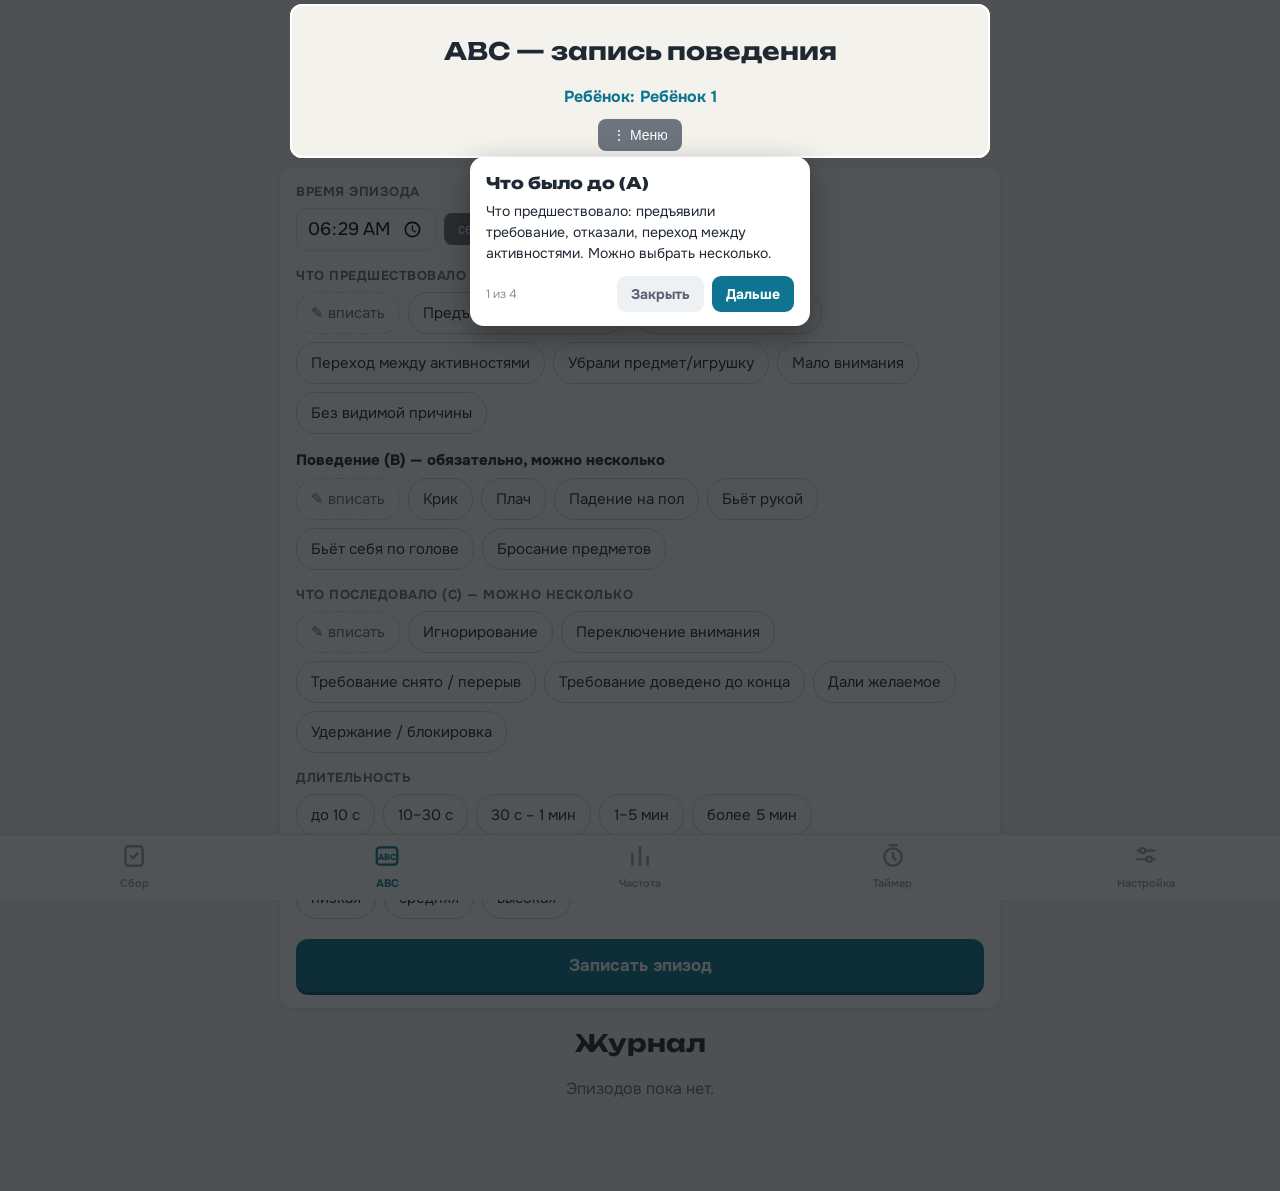
==== commit 76d5838a: "Add files via upload" ====
--- a/abc.html
+++ b/abc.html
@@ -459,7 +459,7 @@
 
     // Наш сервер: тот же пакет уходит и туда, различая эпизоды по полю type.
     // Ключ должен совпадать с тем, что стоит на «Сборе» и «Частоте».
-    const SERVER_ENDPOINT = "https://api.abachecklist.ru/api/ingest?k=ВСТАВЬТЕ_КЛЮЧ";
+    const SERVER_ENDPOINT = "https://api.abachecklist.ru/api/ingest?k=5b8cdc533b88a0451b6ed3bc80259cd6";
 
     // Ключи данных — с префиксом abc_, входят в рабочий набор ребёнка
     // (сводная сворачивает их при переключении профиля, см. isChildDataKey).
@@ -481,8 +481,8 @@
       "Крик",
       "Плач",
       "Падение на пол",
-      "Агрессия к другим",
-      "Самоагрессия",
+      "Бьёт рукой",
+      "Бьёт себя по голове",
       "Бросание предметов"
     ];
     const DEFAULT_C = [
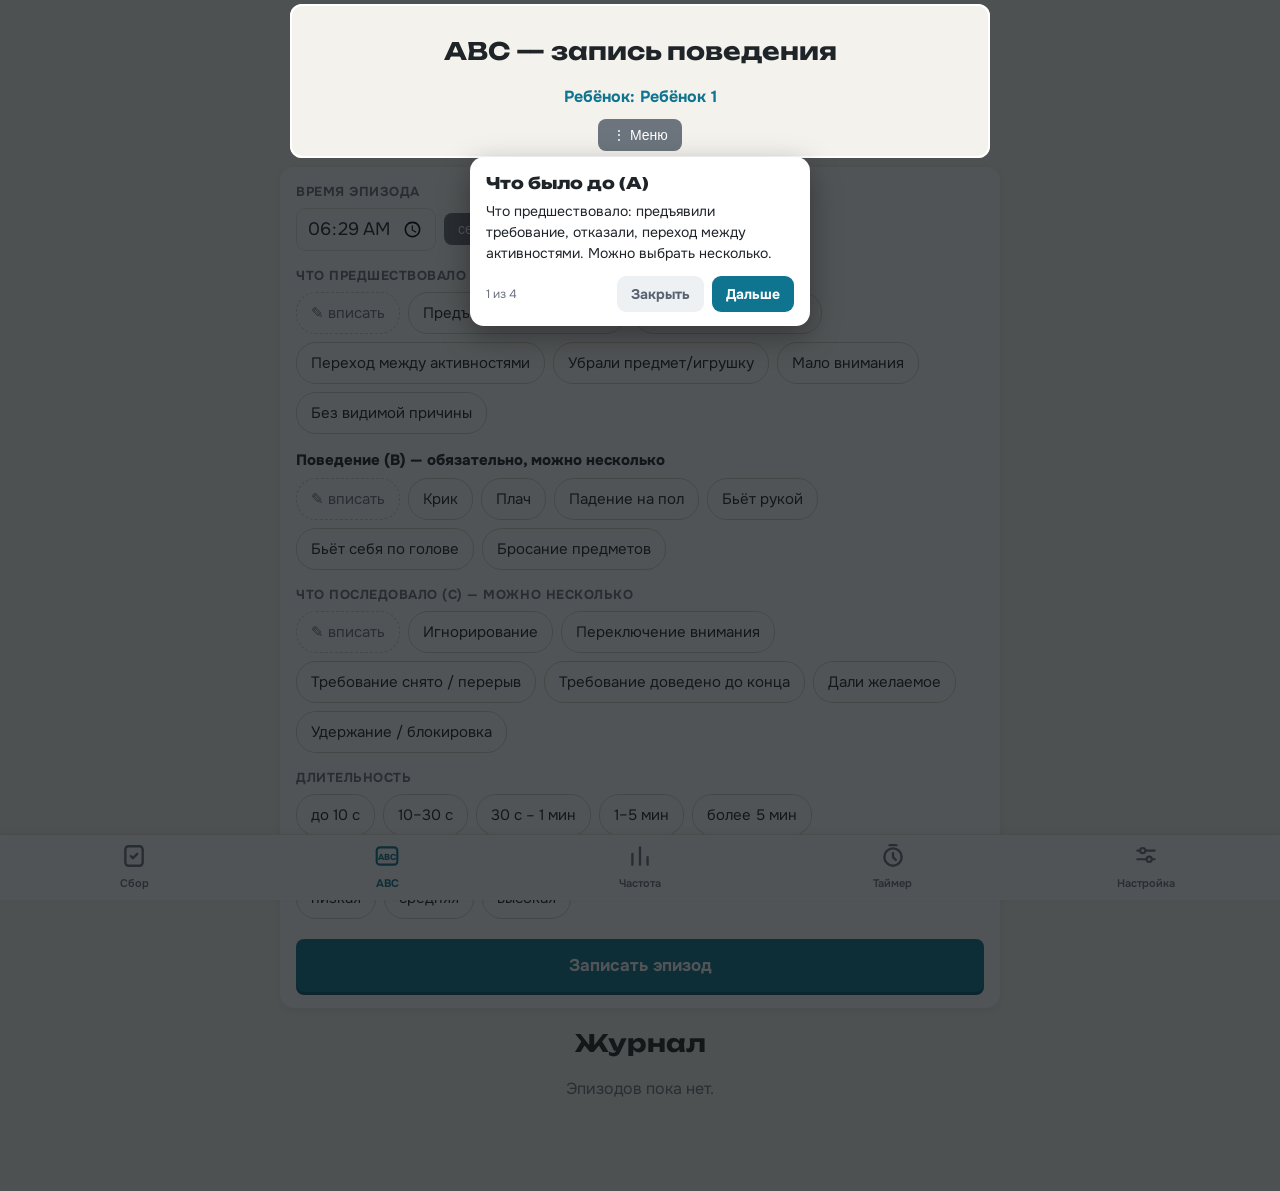
==== commit 4095a35a: "Add files via upload" ====
--- a/abc.html
+++ b/abc.html
@@ -7,6 +7,8 @@
   <link rel="manifest" href="manifest.json" />
   <meta name="theme-color" content="#0d6efd" />
   <link rel="apple-touch-icon" href="apple-touch-icon.png" />
+  <link rel="stylesheet" href="theme.css" />
+  <script src="theme.js"></script>
   <style>
     @font-face {
       font-family: "Unbounded";
@@ -22,17 +24,6 @@
       font-display: swap;
     }
 
-    :root {
-      --bg: #f3f2ed;
-      --card: #ffffff;
-      --text: #1f2933;
-      --muted: #667085;
-      --accent: #0e7490;
-      --line: #e5e2d9;
-      --danger: #b4552d;
-      --font-display: "Unbounded", system-ui, sans-serif;
-      --font-body: "Onest", -apple-system, "Segoe UI", Roboto, sans-serif;
-    }
 
     * {
       box-sizing: border-box;
@@ -80,7 +71,7 @@
 
     #queueStatus {
       font-size: 13px;
-      color: #8a6a14;
+      color: var(--prompt-ink);
       font-weight: bold;
     }
 
@@ -88,19 +79,19 @@
       padding: 8px 14px;
       font-size: 14px;
       border: none;
-      border-radius: 8px;
-      color: #fff;
+      border-radius: var(--radius-sm);
+      color: var(--accent-ink);
       cursor: pointer;
       touch-action: manipulation;
-      background: #6c757d;
+      background: var(--neutral);
     }
 
     .card {
       background: var(--card);
-      border-radius: 14px;
+      border-radius: var(--radius);
       padding: 16px;
       margin-bottom: 20px;
-      box-shadow: 0 2px 8px rgba(0, 0, 0, 0.07);
+      box-shadow: var(--shadow);
     }
 
     /* Меню «⋮» — как на сводной и ежедневной. */
@@ -112,8 +103,8 @@
       /* Координаты выставляет wireMenu() с прижимом к краям экрана. */
       position: fixed;
       background: var(--card);
-      border-radius: 12px;
-      box-shadow: 0 6px 24px rgba(0, 0, 0, 0.18);
+      border-radius: var(--radius-sm);
+      box-shadow: var(--shadow-lg);
       min-width: 230px;
       max-width: calc(100vw - 16px);
       padding: 6px;
@@ -140,7 +131,7 @@
     }
 
     .menu-drop button:active {
-      background: #eef1f4;
+      background: var(--soft);
     }
 
     /* Модалка заметки. */
@@ -161,7 +152,7 @@
 
     .modal-card {
       background: var(--card);
-      border-radius: 14px;
+      border-radius: var(--radius);
       padding: 18px;
       width: 100%;
       max-width: 460px;
@@ -253,8 +244,8 @@
     .chip {
       padding: 10px 14px;
       border-radius: 20px;
-      border: 1.5px solid #d5d1c4;
-      background: #fff;
+      border: 1.5px solid var(--line-strong);
+      background: var(--card);
       font-size: 15px;
       font-family: var(--font-body);
       color: var(--text);
@@ -267,7 +258,7 @@
     .chip.sel {
       background: var(--accent);
       border-color: var(--accent);
-      color: #fff;
+      color: var(--accent-ink);
       font-weight: 600;
     }
 
@@ -278,7 +269,7 @@
 
     .chip.custom.sel {
       border-style: solid;
-      color: #fff;
+      color: var(--accent-ink);
     }
 
     .save-btn {
@@ -290,12 +281,12 @@
       font-weight: 700;
       font-family: var(--font-body);
       border: none;
-      border-radius: 12px;
+      border-radius: var(--radius-sm);
       background: var(--accent);
-      color: #fff;
+      color: var(--accent-ink);
       cursor: pointer;
       touch-action: manipulation;
-      box-shadow: 0 3px 0 #0a5566;
+      box-shadow: 0 var(--btn-lift) 0 var(--accent-edge);
     }
 
     .save-btn:active {
@@ -332,7 +323,7 @@
       align-items: flex-start;
       gap: 8px;
       background: var(--card);
-      border-radius: 12px;
+      border-radius: var(--radius-sm);
       padding: 10px 14px;
       margin-bottom: 8px;
       box-shadow: 0 1px 4px rgba(0, 0, 0, 0.06);
@@ -365,8 +356,8 @@
       bottom: 96px;
       left: 50%;
       transform: translateX(-50%);
-      background: #1f2933;
-      color: #fff;
+      background: var(--text);
+      color: var(--bg);
       padding: 12px 20px;
       border-radius: 10px;
       font-size: 14px;
--- a/theme.css
+++ b/theme.css
@@ -0,0 +1,472 @@
+/*  Оформление приложения: один словарь переменных на все страницы.
+ *
+ *  Правило простое: в страницах НЕ должно оставаться жёстко прописанных
+ *  цветов поверхностей, текста, линий и кнопок — только var(--…). Иначе тема
+ *  поменяет фон, но не кнопки, и получится каша.
+ *
+ *  Тему выставляет theme.js атрибутом data-theme на <html> ДО отрисовки.
+ *  Без JS (или при сбое) работает первая тема — обычная.
+ *
+ *  Смысл групп:
+ *    bg/card/line/text/muted/soft — поверхности и текст;
+ *    accent — основной цвет действия, danger — опасное действие;
+ *    ok/prompt/err — три кнопки на «Сборе»: сам / с подсказкой / ошибка.
+ *      Их РАЗЛИЧИМОСТЬ важнее красоты: терапист жмёт их не глядя.
+ *    mastered/low — освоенная цель и процент ниже критерия.
+ */
+
+/*  Рукописный шрифт для темы «Как от руки». Caveat, лицензия OFL —
+ *  текст лицензии лежит рядом, в fonts/Caveat-OFL.txt.
+ *  Два файла: кириллица и латиница, браузер берёт нужный по unicode-range.
+ *  size-adjust поднимает мелкие буквы Caveat до высоты обычного шрифта —
+ *  иначе рукописный текст выглядит на треть мельче соседнего.  */
+@font-face {
+  font-family: "Caveat";
+  src: url("fonts/Caveat-cyrillic.woff2") format("woff2");
+  font-weight: 400 700;
+  font-display: swap;
+  size-adjust: 118%;
+  unicode-range: U+0301, U+0400-045F, U+0490-0491, U+04B0-04B1, U+2116;
+}
+
+@font-face {
+  font-family: "Caveat";
+  src: url("fonts/Caveat-latin.woff2") format("woff2");
+  font-weight: 400 700;
+  font-display: swap;
+  size-adjust: 118%;
+  unicode-range: U+0000-00FF, U+0131, U+0152-0153, U+02BB-02BC, U+2000-206F, U+2192, U+2212, U+2215;
+}
+
+:root {
+  --save: #198754;          /* «сохранить/выгрузить» */
+  --load: #0d6efd;          /* «загрузить» */
+
+  --warn: #b45309;          /* предупреждающая кнопка: очистить, скрытые протоколы */
+  --warn-soft: #fff4e5;
+  --warn-ink: #7c3d09;
+  --warn-on: #ffffff;       /* текст поверх предупреждающей заливки */
+  --mastered-line: #d8e8dc;
+  --gen-done: #dcfce7;      /* пройденная проба генерализации */
+  --gen-done-line: #4ade80;
+  --gen-done-ink: #14532d;
+
+  --bg: #f3f2ed;
+  --card: #ffffff;
+  --line: #e4e2d9;
+  --line-strong: #d5d1c4;
+  --text: #1f2429;
+  --muted: #6b7280;
+  --soft: #eef1f4;          /* нейтральная заливка: неактивные кнопки, чипы */
+  --soft-ink: #596270;
+
+  --accent: #0e7490;
+  --accent-ink: #ffffff;    /* текст поверх акцента */
+  --accent-soft: #e0f2fe;
+  --accent-edge: #0a5566;   /* «толщина» объёмной кнопки */
+
+  --neutral: #6c757d;       /* второстепенные кнопки */
+  --danger: #b4552d;
+  --danger-edge: #8c4022;
+  --danger-ink: #a3261b;
+  --danger-soft: #fff4e5;
+
+  --add-ink: #1a3ea9;       /* пунктирная кнопка «+ Добавить» */
+  --add-line: #93a7e4;
+  --add-bg: #f6f8ff;
+
+  --ok: #dff0f3;
+  --ok-edge: #b5d9df;
+  --ok-ink: #0e7490;
+  --prompt: #f4ebd6;
+  --prompt-edge: #e0d0a8;
+  --prompt-ink: #8a6a14;
+  --err: #ecedef;
+  --err-edge: #d3d6db;
+  --err-ink: #596270;
+
+  --low-ink: #b4552d;       /* процент ниже критерия */
+  --mastered: #4c9a63;
+
+  --radius: 14px;
+  --radius-sm: 8px;
+  --shadow: 0 2px 8px rgba(0, 0, 0, 0.07);
+  --shadow-lg: 0 6px 24px rgba(0, 0, 0, 0.18);
+  --btn-lift: 3px;          /* высота «ступеньки» под объёмной кнопкой */
+
+  --font-display: "Unbounded", -apple-system, "Segoe UI", Roboto, sans-serif;
+  --font-body: "Onest", -apple-system, "Segoe UI", Roboto, sans-serif;
+}
+
+/*  Поля ввода страницы не красят, поэтому в тёмной теме остались бы белыми.
+ *  Задаём здесь — рамки и прочее страницы по-прежнему решают сами.  */
+input,
+textarea,
+select {
+  background: var(--card);
+  color: var(--text);
+}
+
+/*  Ползунок режима и галочки рисует сам браузер — красим их системным
+ *  способом, иначе в любой теме они остаются ярко-синими.  */
+input[type="range"],
+input[type="checkbox"],
+input[type="radio"] {
+  accent-color: var(--accent);
+  background: none;
+}
+
+::placeholder {
+  color: var(--muted);
+  opacity: 1;
+}
+
+/*  Пастельная: сделана по образцу современных iOS-приложений для сбора
+ *  данных — светло-серо-голубой фон, белые карточки с крупным скруглением,
+ *  системный шрифт, мягкий синий акцент, заливки кнопок пастельные.
+ *  Теней почти нет: глубину держат скругления и цвет, а не тень.  */
+:root[data-theme="soft"] {
+  --bg: #f2f3f7;
+  --card: #ffffff;
+  --line: #e6e8ee;
+  --line-strong: #d3d7e0;
+  --text: #1c1c1e;
+  --muted: #8a8f98;
+  --soft: #f0f1f5;
+  --soft-ink: #4b5058;
+
+  --accent: #0a84ff;
+  --accent-ink: #ffffff;
+  --accent-soft: #e6f0ff;
+  --accent-edge: #0a84ff;
+
+  --neutral: #8a8f98;
+  /* Тёплый коралл, а не чистый алый: этим цветом покрашена кнопка
+     «Отправить данные» — главное действие занятия, и сигналить ею
+     тревогой неправильно. */
+  --danger: #ef5b4f;
+  --danger-edge: #ef5b4f;
+  --danger-ink: #d92c22;
+  --danger-soft: #ffe9e7;
+
+  --warn: #ff9f0a;
+  --warn-soft: #fff4e0;
+  --warn-ink: #9a5b00;
+  --warn-on: #ffffff;
+  --mastered-line: #bfe9c9;
+  --gen-done: #e3f6ea;
+  --gen-done-line: #34c759;
+  --gen-done-ink: #1c7a45;
+
+  --save: #34c759;
+  --load: #0a84ff;
+
+  --add-ink: #0a84ff;
+  --add-line: #b9d7ff;
+  --add-bg: #f2f7ff;
+
+  /* Три кнопки сбора — пастельные заливки, как карточки в таких приложениях:
+     зелёная «сам», жёлтая «с подсказкой», розовая «ошибка». */
+  --ok: #e3f6ea;
+  --ok-edge: #a8dfbc;
+  --ok-ink: #1c7a45;
+  --prompt: #fff3d6;
+  --prompt-edge: #f0d49a;
+  --prompt-ink: #8a6412;
+  --err: #ffe8e6;
+  --err-edge: #f5bdb8;
+  --err-ink: #c0392f;
+
+  --low-ink: #d92c22;
+  --mastered: #34c759;
+
+  --radius: 18px;
+  --radius-sm: 12px;
+  --shadow: 0 1px 2px rgba(16, 24, 40, 0.05);
+  --shadow-lg: 0 8px 28px rgba(16, 24, 40, 0.14);
+  --btn-lift: 0px;
+
+  --font-display: -apple-system, "SF Pro Display", "Segoe UI", Roboto, sans-serif;
+  --font-body: -apple-system, "SF Pro Text", "Segoe UI", Roboto, sans-serif;
+}
+
+/*  Монохром: цвета нет вообще, только чёрный, белый и серые.
+ *
+ *  Главная трудность такой темы — три кнопки сбора. Их различают не цветом,
+ *  а СВЕТЛОТОЙ, тремя ступенями: «−» белая с тонкой рамкой, «P» серая
+ *  заливка, «+» чёрная с белым знаком. Самое частое нажатие — самое
+ *  заметное, и перепутать ступени невозможно даже боковым зрением.
+ *
+ *  ЧЕСТНАЯ ОГОВОРКА: в приложении цветом помечены освоенные цели (зелёным)
+ *  и проценты ниже критерия (оранжевым). Здесь оба сигнала становятся
+ *  оттенками серого — читаются, но не бросаются в глаза, как в цветных темах.
+ */
+:root[data-theme="mono"] {
+  --bg: #ffffff;
+  --card: #ffffff;
+  --line: #e2e2e2;
+  --line-strong: #b8b8b8;
+  --text: #111111;
+  --muted: #767676;
+  --soft: #f2f2f2;
+  --soft-ink: #444444;
+
+  --accent: #111111;
+  --accent-ink: #ffffff;
+  --accent-soft: #ededed;
+  --accent-edge: #111111;
+
+  --neutral: #767676;
+  --danger: #2b2b2b;
+  --danger-edge: #2b2b2b;
+  --danger-ink: #111111;
+  --danger-soft: #f2f2f2;
+
+  --warn: #5a5a5a;
+  --warn-soft: #f2f2f2;
+  --warn-ink: #333333;
+  --warn-on: #ffffff;
+  --mastered-line: #b8b8b8;
+  --gen-done: #ededed;
+  --gen-done-line: #8f8f8f;
+  --gen-done-ink: #111111;
+
+  --save: #333333;
+  --load: #333333;
+
+  --add-ink: #333333;
+  --add-line: #cfcfcf;
+  --add-bg: #fafafa;
+
+  /* Три ступени светлоты, все в СВЕТЛОМ диапазоне: «−» почти белая,
+     «P» серая, «+» самая тёмная из трёх, но не чёрная. Чёрную заливку
+     не используем нигде: знак на кнопке наследует цвет текста, и на
+     «Частоте» «+» оказался чёрным по чёрному. Разницу между «P» и «+»
+     дополнительно держит тёмная нижняя кромка. */
+  --ok: #cbcbcb;
+  --ok-edge: #4a4a4a;
+  --ok-ink: #111111;
+  --prompt: #e4e4e4;
+  --prompt-edge: #ababab;
+  --prompt-ink: #333333;
+  --err: #f7f7f7;
+  --err-edge: #d9d9d9;
+  --err-ink: #6b6b6b;
+
+  --low-ink: #767676;
+  --mastered: #111111;
+
+  --radius: 4px;
+  --radius-sm: 3px;
+  --shadow: none;
+  --shadow-lg: 0 4px 16px rgba(0, 0, 0, 0.15);
+  --btn-lift: 0px;
+
+  --font-display: -apple-system, "Segoe UI", Roboto, sans-serif;
+  --font-body: -apple-system, "Segoe UI", Roboto, sans-serif;
+}
+
+/*  Как от руки: тетрадный лист и синяя ручка. Рукописный ВЕСЬ интерфейс,
+ *  включая цифры и проценты — так решил пользователь. Если на занятии
+ *  окажется, что проценты читаются хуже, вернуть обычный шрифт цифрам —
+ *  это одна строка: --font-body на системный.
+ *
+ *  Цифры Caveat разной ширины, поэтому в таблице истории столбцы «гуляют».
+ *  Чтобы этого не было, ниже цифрам задана табличная ширина.  */
+/*  Кнопки, поля и списки НЕ наследуют шрифт страницы — браузер ставит в них
+ *  свой системный. В остальных темах это незаметно, а здесь кнопки остались бы
+ *  единственным «печатным» пятном. Правим только в этой теме, чтобы вид
+ *  остальных не менялся.  */
+:root[data-theme="hand"] button,
+:root[data-theme="hand"] input,
+:root[data-theme="hand"] textarea,
+:root[data-theme="hand"] select,
+:root[data-theme="hand"] optgroup,
+:root[data-theme="hand"] option {
+  font-family: "Caveat", "Bradley Hand", cursive;
+}
+
+:root[data-theme="hand"] table,
+:root[data-theme="hand"] .percent,
+:root[data-theme="hand"] .count,
+:root[data-theme="hand"] .btn-set + div,
+:root[data-theme="hand"] .obs-clock {
+  font-variant-numeric: tabular-nums;
+}
+
+:root[data-theme="hand"] {
+  --bg: #fbf7ec;
+  --card: #fffdf7;
+  --line: #e6dcc6;
+  --line-strong: #cdbf9f;
+  --text: #2f3a4a;
+  --muted: #7d7364;
+  --soft: #f2ecdd;
+  --soft-ink: #5c5445;
+
+  --accent: #3557a8;
+  --accent-ink: #ffffff;
+  --accent-soft: #e6ecfb;
+  --accent-edge: #2a4487;
+
+  --neutral: #8b8172;
+  --danger: #c0453a;
+  --danger-edge: #96342b;
+  --danger-ink: #9c3b2d;
+  --danger-soft: #fbe8e3;
+
+  --warn: #c98a2e;
+  --warn-soft: #fdf3dd;
+  --warn-ink: #7a5b12;
+  --warn-on: #ffffff;
+  --mastered-line: #bcd8b4;
+  --gen-done: #e2f0d9;
+  --gen-done-line: #8fbf7a;
+  --gen-done-ink: #33691e;
+
+  --save: #4d8b3f;
+  --load: #3557a8;
+
+  --add-ink: #3557a8;
+  --add-line: #b6c4e6;
+  --add-bg: #f3f6fd;
+
+  --ok: #e2f0d9;
+  --ok-edge: #a9cf95;
+  --ok-ink: #33691e;
+  --prompt: #fdf0c8;
+  --prompt-edge: #e2c675;
+  --prompt-ink: #7a5b12;
+  --err: #fbe3df;
+  --err-edge: #e2b1a8;
+  --err-ink: #9c3b2d;
+
+  --low-ink: #c0453a;
+  --mastered: #4d8b3f;
+
+  --radius: 12px;
+  --radius-sm: 8px;
+  --shadow: 0 1px 3px rgba(90, 70, 40, 0.10);
+  --shadow-lg: 0 6px 22px rgba(90, 70, 40, 0.20);
+  --btn-lift: 2px;
+
+  --font-display: "Caveat", "Bradley Hand", cursive;
+  --font-body: "Caveat", "Bradley Hand", cursive;
+}
+
+/*  Тёмная: для вечерних занятий и тёмных кабинетов. Заливки кнопок сбора
+ *  приглушены, но разница между ними сохранена.  */
+:root[data-theme="dark"] {
+  --save: #4c9a63;
+  --load: #5b8def;
+
+  --warn: #c98a3c;
+  --warn-soft: #2f2718;
+  --warn-ink: #e8c88a;
+  --warn-on: #14181b;
+  --mastered-line: #2f5a41;
+  --gen-done: #1c3a28;
+  --gen-done-line: #3f8a5c;
+  --gen-done-ink: #8fe0ac;
+
+  /* Чтобы системные части — полосы прокрутки, выбор времени — тоже потемнели */
+  color-scheme: dark;
+
+  --bg: #14181b;
+  --card: #1c2226;
+  --line: #2b3238;
+  --line-strong: #3a434a;
+  --text: #e7eaec;
+  --muted: #97a3ac;
+  --soft: #242c31;
+  --soft-ink: #b6c0c7;
+
+  --accent: #4fb3c9;
+  --accent-ink: #0b1417;
+  --accent-soft: #1d3239;
+  --accent-edge: #2f7f92;
+
+  --neutral: #4a545b;
+  --danger: #e08055;
+  --danger-edge: #8a4a2c;
+  --danger-ink: #f0906a;
+  --danger-soft: #2e2019;
+
+  --add-ink: #8fb0f0;
+  --add-line: #3d4c68;
+  --add-bg: #1b2130;
+
+  --ok: #1b3a40;
+  --ok-edge: #2f6a75;
+  --ok-ink: #7fd4e4;
+  --prompt: #37301c;
+  --prompt-edge: #6b5c2f;
+  --prompt-ink: #e0c877;
+  --err: #262c31;
+  --err-edge: #3d464d;
+  --err-ink: #a9b4bc;
+
+  --low-ink: #e08055;
+  --mastered: #63b881;
+
+  --shadow: 0 2px 10px rgba(0, 0, 0, 0.4);
+  --shadow-lg: 0 8px 28px rgba(0, 0, 0, 0.55);
+}
+
+/*  Контрастная: яркий кабинет, солнце на экране, слабое зрение.
+ *  Толстые линии, чистый чёрный на белом, насыщенный акцент.  */
+:root[data-theme="contrast"] {
+  --save: #0a6b45;
+  --load: #00337a;
+
+  --warn: #8a4b00;
+  --warn-soft: #ffeccd;
+  --warn-ink: #5c3200;
+  --warn-on: #ffffff;
+  --mastered-line: #0a6b45;
+  --gen-done: #cfeadf;
+  --gen-done-line: #0a6b45;
+  --gen-done-ink: #05452c;
+
+  --bg: #ffffff;
+  --card: #ffffff;
+  --line: #1a1a1a;
+  --line-strong: #000000;
+  --text: #000000;
+  --muted: #3d3d3d;
+  --soft: #f0f0f0;
+  --soft-ink: #000000;
+
+  --accent: #00527a;
+  --accent-ink: #ffffff;
+  --accent-soft: #d6ecf7;
+  --accent-edge: #003b58;
+
+  --neutral: #3d3d3d;
+  --danger: #a11b00;
+  --danger-edge: #6e1200;
+  --danger-ink: #a11b00;
+  --danger-soft: #ffe9e2;
+
+  --add-ink: #00337a;
+  --add-line: #00337a;
+  --add-bg: #eef3ff;
+
+  --ok: #cfeadf;
+  --ok-edge: #0a6b45;
+  --ok-ink: #05452c;
+  --prompt: #ffe9b8;
+  --prompt-edge: #8a6a14;
+  --prompt-ink: #5c4708;
+  --err: #ececec;
+  --err-edge: #000000;
+  --err-ink: #1a1a1a;
+
+  --low-ink: #a11b00;
+  --mastered: #0a6b45;
+
+  --radius: 8px;
+  --radius-sm: 6px;
+  --shadow: none;
+  --shadow-lg: 0 4px 18px rgba(0, 0, 0, 0.25);
+}
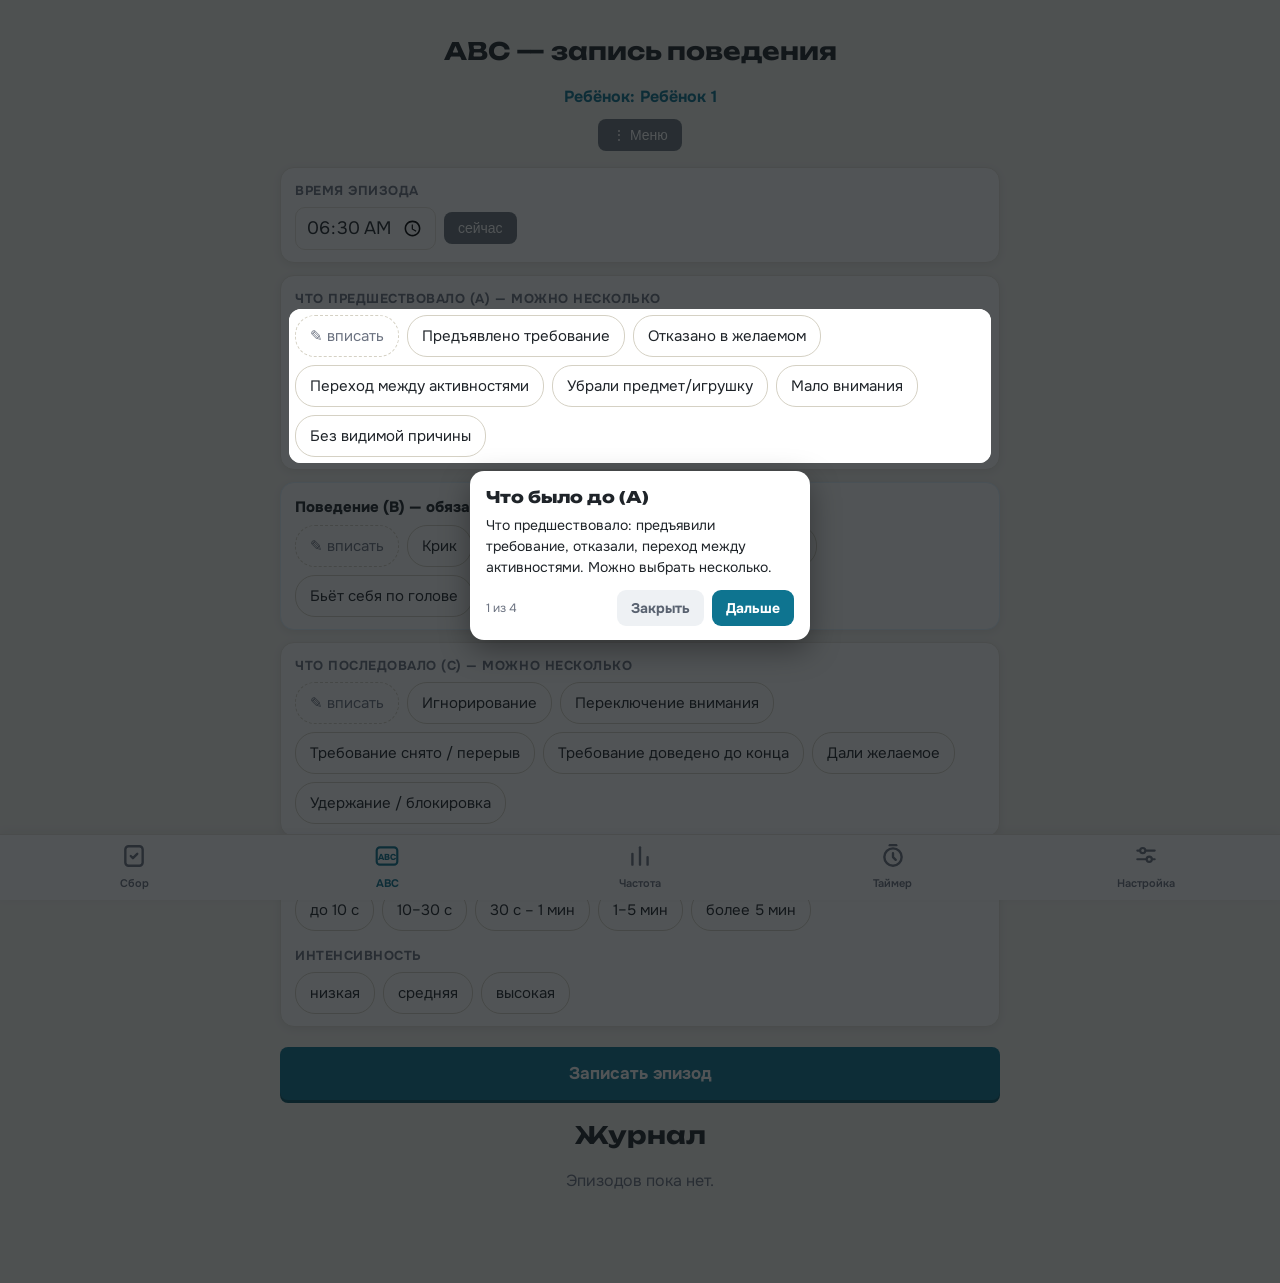
==== commit 9f85a833: "Add files via upload" ====
--- a/abc.html
+++ b/abc.html
@@ -88,10 +88,20 @@
 
     .card {
       background: var(--card);
+      border: 1px solid var(--line);
       border-radius: var(--radius);
-      padding: 16px;
-      margin-bottom: 20px;
+      padding: 14px 14px 12px;
+      margin-bottom: 12px;
       box-shadow: var(--shadow);
+    }
+
+    /* Обязательный шаг выделен рамкой акцента: его пролистывают чаще всего. */
+    .card.card-main {
+      border-color: var(--accent-soft);
+    }
+
+    .card .section-label:first-child {
+      margin-top: 0;
     }
 
     /* Меню «⋮» — как на сводной и ежедневной. */
@@ -410,32 +420,44 @@
       <textarea id="setC"></textarea>
     </div>
 
+    <!-- Каждый шаг записи — отдельная карточка, как цель на «Сборе».
+         Раньше всё лежало в одной, и экран читался сплошной стеной. -->
     <div class="card">
       <div class="section-label">Время эпизода</div>
       <div class="time-row">
         <input type="time" id="epTime" />
         <button class="btn" type="button" id="nowBtn">сейчас</button>
       </div>
-
-      <!-- Порядок как в самой методике: A → B → C. Обязательное поведение (B)
-           выделено, чтобы его не пролистали. -->
+    </div>
+
+    <!-- Порядок как в самой методике: A → B → C. Обязательное поведение (B)
+         выделено, чтобы его не пролистали. -->
+    <div class="card">
       <div class="section-label">Что предшествовало (A) — можно несколько</div>
       <div class="chips" id="chipsA"></div>
-
+    </div>
+
+    <div class="card card-main">
       <div class="section-label main">Поведение (B) — обязательно, можно несколько</div>
       <div class="chips" id="chipsB"></div>
-
+    </div>
+
+    <div class="card">
       <div class="section-label">Что последовало (C) — можно несколько</div>
       <div class="chips" id="chipsC"></div>
-
+    </div>
+
+    <!-- Длительность и интенсивность — уточнения к одному и тому же эпизоду,
+         поэтому живут в одной карточке. -->
+    <div class="card">
       <div class="section-label">Длительность</div>
       <div class="chips" id="chipsD"></div>
 
       <div class="section-label">Интенсивность</div>
       <div class="chips" id="chipsI"></div>
-
-      <button class="save-btn" type="button" id="saveBtn">Записать эпизод</button>
     </div>
+
+    <button class="save-btn" type="button" id="saveBtn">Записать эпизод</button>
 
     <h2>Журнал</h2>
     <div id="logList"></div>
--- a/theme.css
+++ b/theme.css
@@ -87,6 +87,16 @@
 
   --low-ink: #b4552d;       /* процент ниже критерия */
   --mastered: #4c9a63;
+
+  /* Размеры рабочей зоны на «Сборе». Пробовали крупнее кнопки и тише
+     процент — вернулись к прежним значениям. Менять здесь. */
+  --tap-font: 30px;         /* знак на кнопке − P + */
+  --tap-pad: 14px 0 12px;   /* высота кнопки задаётся отступами */
+  /* ВНИМАНИЕ: на экранах уже 640px у кнопок своё правило прямо в
+     final_fixed_aisha.html (26px / 12px 0 10px) — оно эти токены
+     перекрывает. Меняете размер для планшетов — проверьте и телефоны. */
+  --tap-count: 14px;        /* счётчик под кнопкой */
+  --pct-font: 34px;         /* процент у цели */
 
   --radius: 14px;
   --radius-sm: 8px;
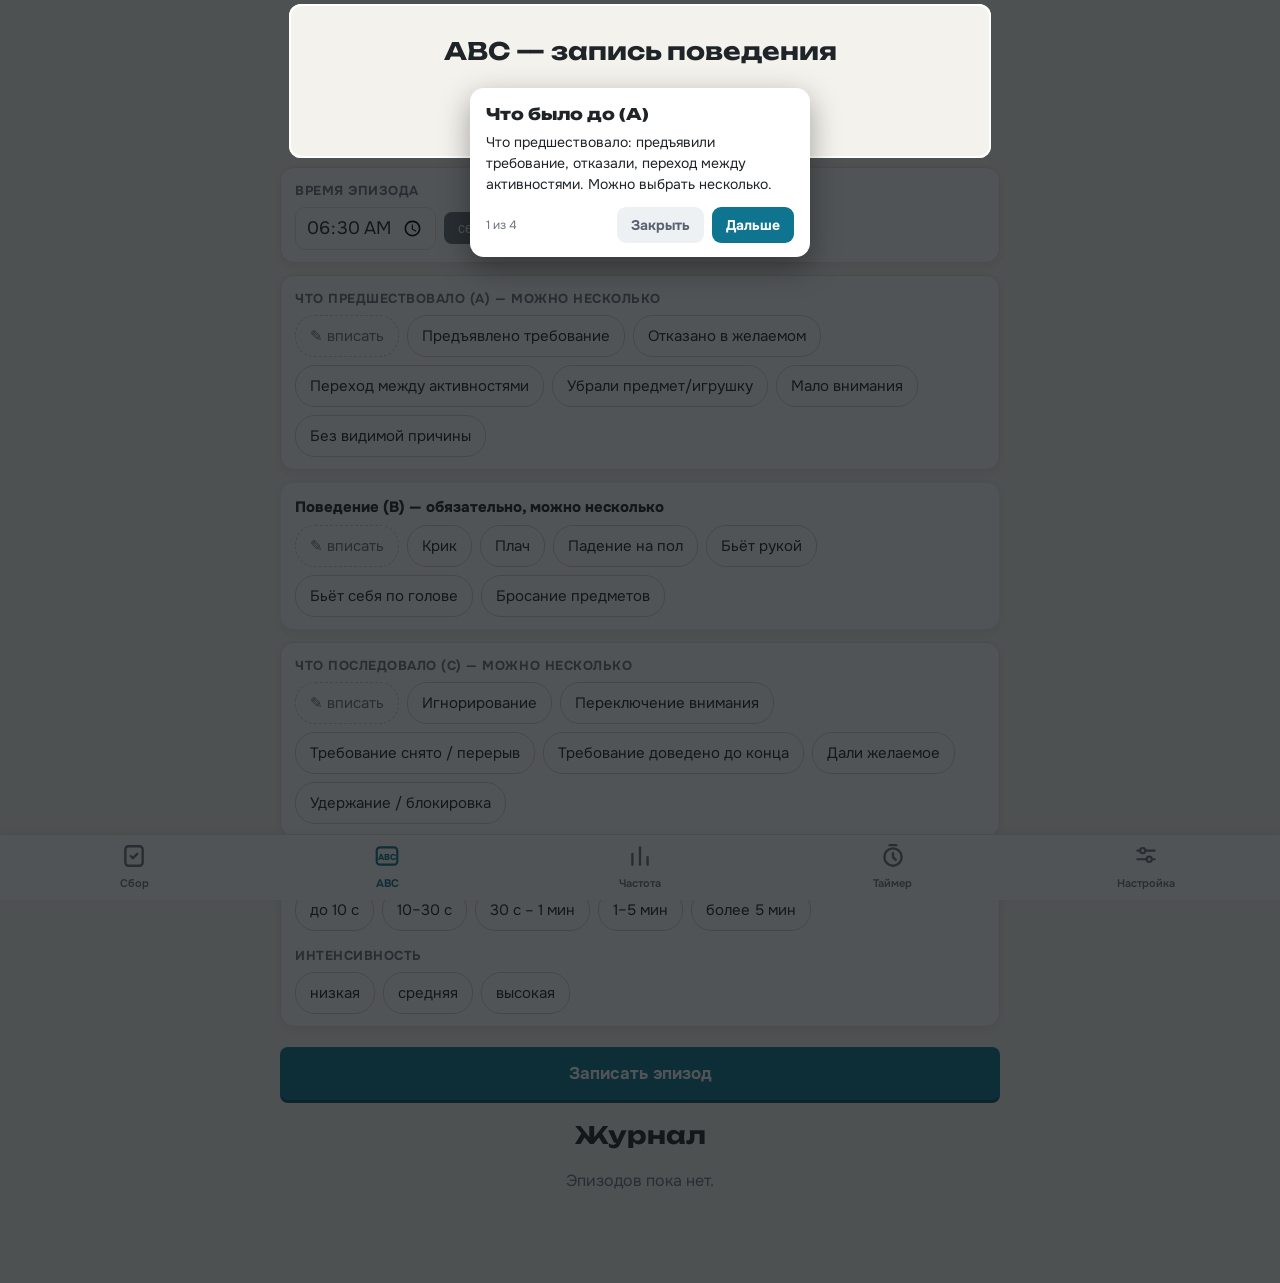
==== commit b3e0f35f: "Add files via upload" ====
--- a/abc.html
+++ b/abc.html
@@ -411,7 +411,7 @@
     </div>
 
     <div id="settingsBox" class="card" hidden>
-      <div class="hint">По одному варианту на строку. Списки свои у каждого ребёнка.</div>
+      <div class="hint">По одному варианту на строку. Списки свои у каждого ребёнка. Список поведений этой вкладки отдельный от того, что на «Частоте».</div>
       <label for="setA">Что предшествовало (A)</label>
       <textarea id="setA"></textarea>
       <label for="setB">Поведения (B)</label>
@@ -477,6 +477,8 @@
     // Ключи данных — с префиксом abc_, входят в рабочий набор ребёнка
     // (сводная сворачивает их при переключении профиля, см. isChildDataKey).
     const KEY_A = "abc_antecedents";
+    // Список поведений этой вкладки. С 20.08.2026 он НЕ общий с «Частотой»:
+    // там свой ключ freq_behaviors. Правка здесь на «Частоту» не влияет.
     const KEY_B = "abc_behaviors";
     const KEY_C = "abc_consequences";
     const KEY_LOG = "abc_log";
--- a/theme.css
+++ b/theme.css
@@ -88,15 +88,16 @@
   --low-ink: #b4552d;       /* процент ниже критерия */
   --mastered: #4c9a63;
 
-  /* Размеры рабочей зоны на «Сборе». Пробовали крупнее кнопки и тише
-     процент — вернулись к прежним значениям. Менять здесь. */
-  --tap-font: 30px;         /* знак на кнопке − P + */
-  --tap-pad: 14px 0 12px;   /* высота кнопки задаётся отступами */
-  /* ВНИМАНИЕ: на экранах уже 640px у кнопок своё правило прямо в
-     final_fixed_aisha.html (26px / 12px 0 10px) — оно эти токены
-     перекрывает. Меняете размер для планшетов — проверьте и телефоны. */
-  --tap-count: 14px;        /* счётчик под кнопкой */
-  --pct-font: 34px;         /* процент у цели */
+  /* Размеры рабочей зоны на «Сборе» и «Частоте». С 20.08.2026 высота
+     кнопок задана прямо в страницах (48 px, как у карточки поведения),
+     поэтому отдельного правила для узких экранов больше нет. */
+  --tap-font: 30px;         /* знак на кнопке «+» */
+  /* Два размера ниже больше нигде не используются: высота кнопок задана
+     в пикселях, а счётчики переехали в углы кнопок со своим кеглем.
+     Оставлены, чтобы не ломать старые страницы, если такие всплывут. */
+  --tap-pad: 14px 0 12px;
+  --tap-count: 14px;
+  --pct-font: 28px;         /* процент у цели: тот же кегль, что число на «Частоте» */
 
   --radius: 14px;
   --radius-sm: 8px;
